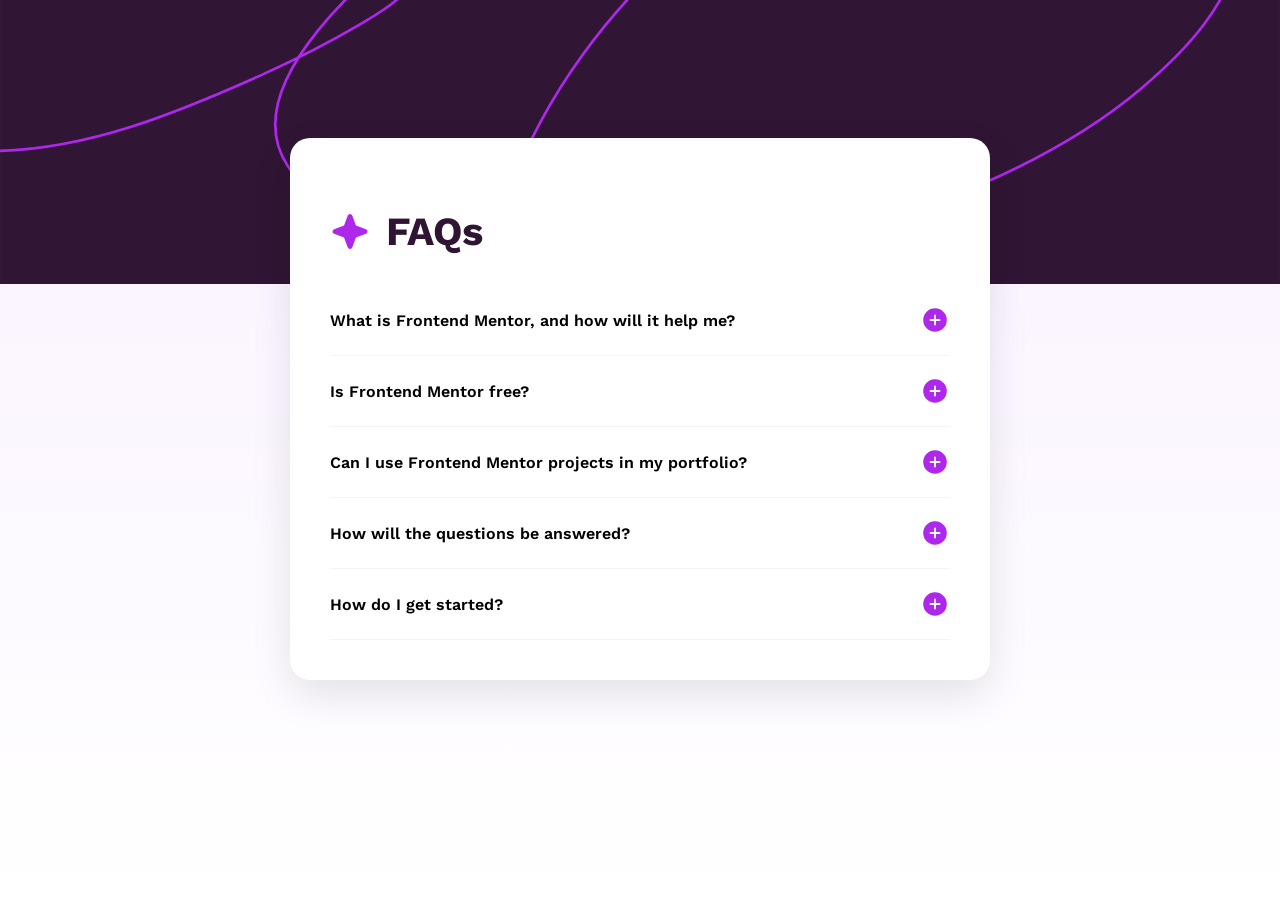
==== faq-accordion-main/index.html @ 9b2da2f6 "feat(ui): add faq accordion project files" ====
<!doctype html>
<html lang="en">
  <head>
    <meta charset="UTF-8" />
    <meta name="viewport" content="width=device-width, initial-scale=1.0" />
    <!-- displays site properly based on user's device -->
    <link rel="stylesheet" href="style.css" />
    <link
      rel="icon"
      type="image/png"
      sizes="32x32"
      href="./assets/images/favicon-32x32.png"
    />

    <title>Frontend Mentor | FAQ accordion</title>

    <!-- Feel free to remove these styles or customise in your own stylesheet 👍 -->
    <style>
      .attribution {
        font-size: 11px;
        text-align: center;
      }
      .attribution a {
        color: hsl(228, 45%, 44%);
      }
    </style>
  </head>
  <body>
    <main class="container">
      <div class="img-section">
        <img src="assets/images/background-pattern-desktop.svg" alt="" />
      </div>
      <article class="accordion-card">
        <div class="accordion-header">
          <img src="assets/images/icon-star.svg" alt="" />
          <h1>FAQs</h1>
        </div>

        <div class="accordion-group">
          <!-- item 1 -->
          <section class="accordion-item">
            <button class="accordion-question">
              <h6 class="accordion-question__text">What is Frontend Mentor, and how will it help me?</h6>
              <img src="assets/images/icon-plus.svg" alt="" />
            </button>
            <div class="accordion-answer">
              <p class="accordion-answer__text">
                Frontend Mentor offers realistic coding challenges to help developers improve their
                frontend coding skills with projects in HTML, CSS, and JavaScript. It's suitable
                for all levels and ideal for portfolio building.
              </p>
            </div>
          </section>
          <!-- item 2 -->
          <section class="accordion-item">
            <button class="accordion-question">
              <h6 class="accordion-question__text">Is Frontend Mentor free?</h6>
              <img src="assets/images/icon-plus.svg" alt="" />
            </button>
            <div class="accordion-answer">
              <p class="accordion-answer__text">
                Yes, Frontend Mentor offers both free and premium challenges. The free challenges
                are a great way to get started and improve your skills without any cost.
              </p>
            </div>
          </section>
          <!-- item 3 -->
          <section class="accordion-item">
            <button class="accordion-question">
              <h6 class="accordion-question__text">Can I use Frontend Mentor projects in my portfolio?</h6>
              <img src="assets/images/icon-plus.svg" alt="" />
            </button>
            <div class="accordion-answer">
              <p class="accordion-answer__text">
                Yes, you can use your completed Frontend Mentor projects in your portfolio. We
                encourage you to showcase your work and share your solutions with the community.
              </p>
            </div>
          </section>
          <!-- item 4 -->
          <section class="accordion-item">
            <button class="accordion-question">
              <h6 class="accordion-question__text">How will the questions be answered?</h6>
              <img src="assets/images/icon-plus.svg" alt="" />
            </button>
            <div class="accordion-answer">
              <p class="accordion-answer__text">
                Our community is very active and helpful. You can ask questions in the #help
                channel on our Discord server, and other members will be happy to assist you.
              </p>
            </div>
          </section>
          <!-- item 5 -->
          <section class="accordion-item">
            <button class="accordion-question">
              <h6 class="accordion-question__text">How do I get started?</h6>
              <img src="assets/images/icon-plus.svg" alt="" />
            </button>
            <div class="accordion-answer">
              <p class="accordion-answer__text">
                Simply browse our challenges, pick one that interests you, download the starter
                files, and start coding! Once you're done, submit your solution and get feedback
                from the community.
              </p>
            </div>
          </section>
        </div>
      </article>
    </main>

    <!-- <div class="attribution">
      Challenge by
      <a href="https://www.frontendmentor.io?ref=challenge" target="_blank"
        >Frontend Mentor</a
      >. Coded by <a href="#">Your Name Here</a>.
    </div> -->
    <script src="script.js"></script>
  </body>
</html>
---- faq-accordion-main/style.css ----
@import url("https://fonts.googleapis.com/css2?family=Work+Sans:ital,wght@0,100..900;1,100..900&display=swap");

:root {
  --white: hsl(0, 100%, 100%);
  --purple-100: hsl(275, 100%, 97%);
  --purple-600: hsl(292, 16%, 49%);
  --purple-950: hsl(292, 42%, 14%);
}
* {
  padding: 0;
  margin: 0;
  box-sizing: border-box;
  font-family: "Work Sans";
}

.img-section > img {
  width: 100%;
}

.container {
  background: linear-gradient(
    180deg,
    hsl(275, 100%, 97%) 0%,
    hsl(0, 100%, 100%) 100%
  );
  min-height: 100vh;
}

.accordion-card {
  border-radius: 20px;
  position: relative;
  color: var(--purple-950);
  margin: -150px auto;
  background-color: var(--white);
  padding: 40px;
  width: 700px;
  display: flex;
  justify-content: center;
  align-items: center;
  flex-direction: column;
  box-shadow: 0 16px 40px rgba(0, 0, 0, 0.1);
}

.accordion-card > .accordion-header {
  display: flex;
  justify-content: center;
  align-items: center;
  align-self: flex-start;
  padding-block: 30px;
}

.accordion-header h1 {
  font-size: 40px;
  font-weight: 700;
  margin-left: 1rem;
}

.accordion-group {
  width: 100%;
  display: flex;
  flex-direction: column;
  gap: 0;
}

.accordion-group > section {
  border-bottom: 1px solid var(--purple-100);
  padding-block: 20px;
}

.accordion-question {
  background-color: transparent;
  border: none;
  width: 100%;
  display: flex;
  align-items: center;
  justify-content: space-between;
  cursor: pointer;
  padding: 0;
}

.accordion-question:hover .accordion-question__text {
  color: var(--purple-600);
}

.accordion-question:focus-visible {
  outline: 2px solid var(--purple-600);
  outline-offset: 2px;
}

.accordion-question__text {
  font-size: 1rem;
  font-weight: 600;
  text-align: left;
  flex: 1;
  transition: color 0.2s ease;
}

.accordion-question img {
  width: 30px;
  height: 30px;
  flex-shrink: 0;
  transition: transform 0.3s ease;
}

.accordion-question.active img {
  transform: rotate(180deg);
}

.accordion-answer {
  display: grid;
  grid-template-rows: 0fr;
  transition:
    grid-template-rows 0.4s ease,
    margin-top 0.4s ease;
  margin-top: 0;
}

.accordion-answer > p {
  overflow: hidden;
}

.accordion-answer.active {
  grid-template-rows: 1fr;
  margin-top: 20px;
}

.accordion-answer__text {
  font-size: 1rem;
  font-weight: 400;
  color: var(--purple-600);
  line-height: 1.6;
  opacity: 0;
  transition: opacity 0.3s ease;
}

.accordion-answer.active .accordion-answer__text {
  opacity: 1;
  transition-delay: 0.35s;
}

@media (max-width: 768px) {
  .accordion-card {
    width: 90%;
    padding: 24px;
    margin: -80px auto;
  }

  .accordion-header h1 {
    font-size: 32px;
  }

  .accordion-question__text {
    font-size: 0.95rem;
  }

  .accordion-answer__text {
    font-size: 0.95rem;
  }
}
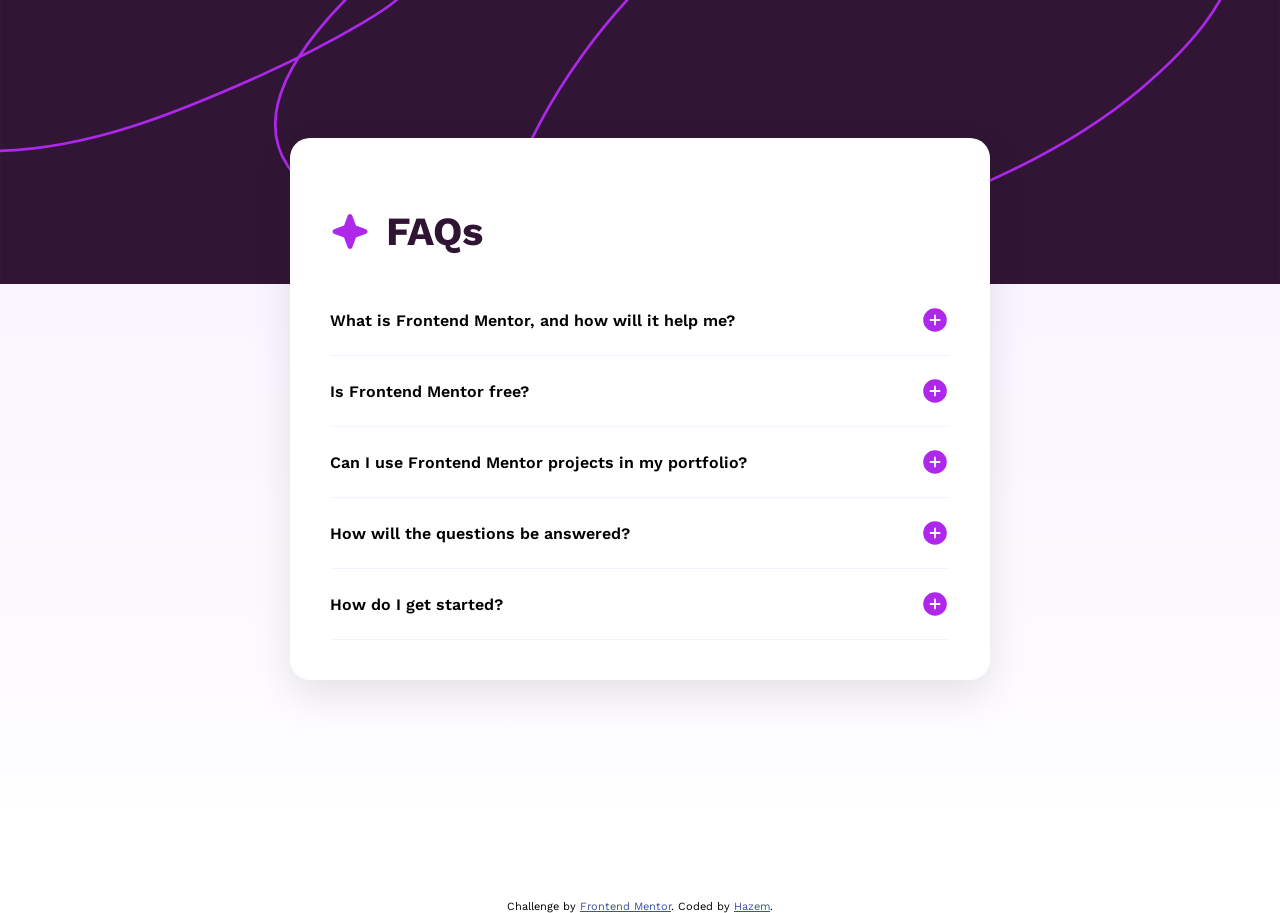
==== commit 11e48207: "uncomment the Footer" ====
--- a/faq-accordion-main/index.html
+++ b/faq-accordion-main/index.html
@@ -108,12 +108,12 @@
       </article>
     </main>
 
-    <!-- <div class="attribution">
+    <footer class="attribution">
       Challenge by
       <a href="https://www.frontendmentor.io?ref=challenge" target="_blank"
         >Frontend Mentor</a
-      >. Coded by <a href="#">Your Name Here</a>.
-    </div> -->
+      >. Coded by <a href="#">Hazem</a>.
+    </footer>
     <script src="script.js"></script>
   </body>
 </html>
